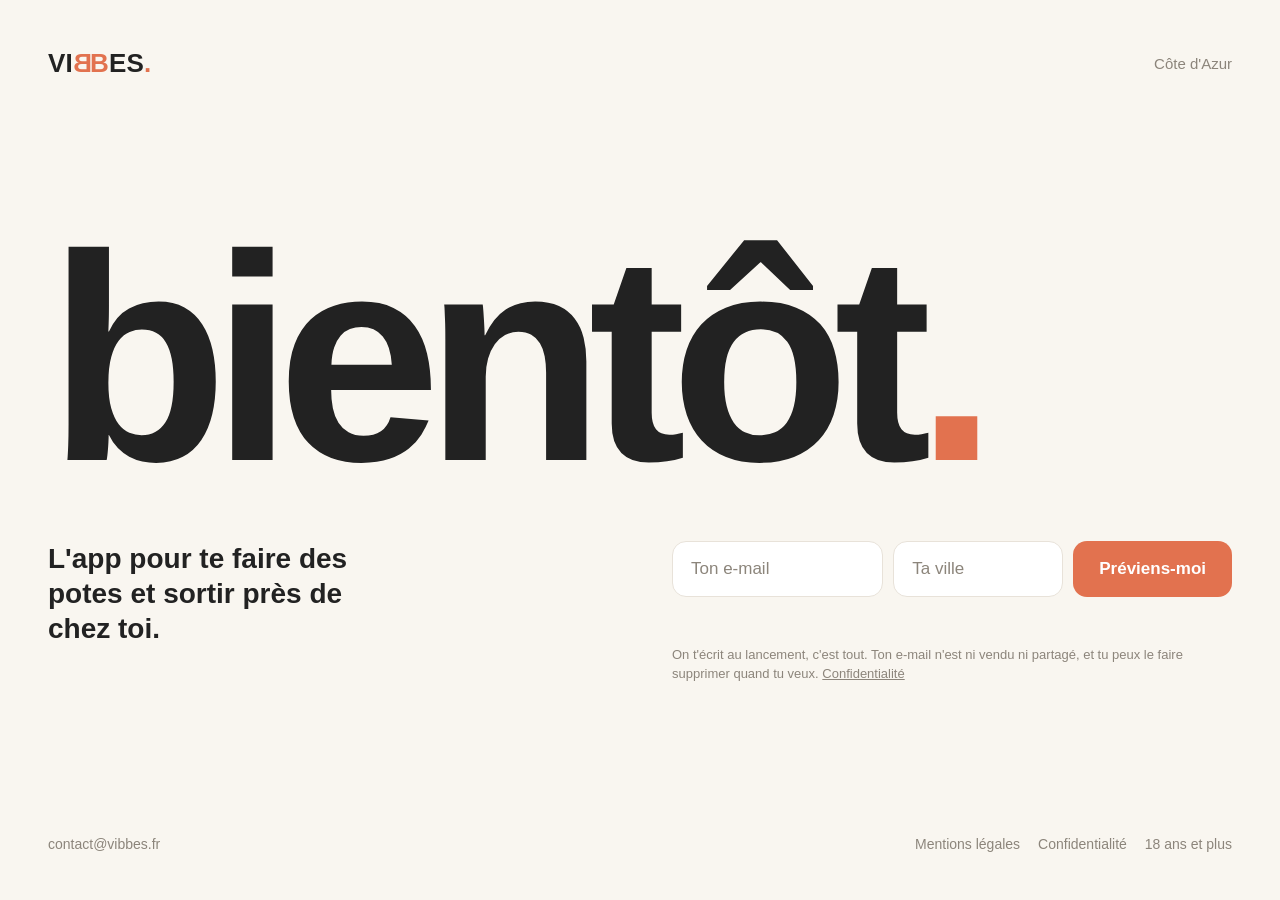
==== index.html @ 460b985d "Page vibbes.fr : liste d’attente, mentions légales, confidentialité" ====
<!doctype html>
<html lang="fr">
<head>
<meta charset="utf-8">
<meta name="viewport" content="width=device-width, initial-scale=1">
<title>Vibbes · bientôt</title>
<meta name="description" content="Vibbes, l'app pour te faire des potes et sortir près de chez toi. Bientôt disponible.">
<meta property="og:title" content="Vibbes arrive bientôt">
<meta property="og:description" content="L'app pour te faire des potes et sortir près de chez toi. Laisse ton e-mail, on te prévient au lancement.">
<meta name="theme-color" content="#F9F6F0">
<style>
:root{
  --fond:#F9F6F0;
  --carte:#FFFFFF;
  --encre:#222222;
  --gris:#8C857B;
  --trait:#E8E2D9;
  --orange:#E2724F;
  --orange-fonce:#C45A38;
  --orange-clair:#FBEAE4;
  --erreur:#D90429;
}
*{box-sizing:border-box}
html,body{margin:0;background:var(--fond);color:var(--encre)}
body{
  min-height:100vh;min-height:100svh;
  font-family:-apple-system,BlinkMacSystemFont,"SF Pro Display","Segoe UI",Roboto,Helvetica,Arial,sans-serif;
  display:grid;grid-template-rows:auto 1fr auto;
  padding:clamp(20px,4vw,48px);
  -webkit-font-smoothing:antialiased;
}
header{display:flex;justify-content:space-between;align-items:center}
.logo{display:inline-flex;align-items:baseline;font-weight:900;font-size:26px;letter-spacing:.2px;color:var(--encre);text-decoration:none}
.logo .o{color:var(--orange)}
.logo .miroir{display:inline-block;transform:scaleX(-1);margin-right:-2px}
.lieu{font-size:15px;color:var(--gris)}

main{display:flex;flex-direction:column;justify-content:center;gap:clamp(28px,5vw,56px);padding:clamp(32px,6vw,72px) 0}
.big{
  margin:0;font-weight:900;line-height:.86;letter-spacing:-0.055em;
  font-size:clamp(84px,23vw,340px);color:var(--encre);
}
.big span{display:inline-block;color:var(--orange);animation:pulse 2.4s ease-in-out infinite}
@keyframes pulse{0%,100%{opacity:1}50%{opacity:.25}}

.bas{display:grid;grid-template-columns:minmax(0,1fr) minmax(0,1.15fr);gap:clamp(24px,5vw,72px);align-items:start}
.pitch{margin:0;font-size:clamp(20px,2.3vw,28px);line-height:1.25;font-weight:600;max-width:22ch}

form{display:flex;flex-direction:column;gap:12px;width:100%;max-width:560px;justify-self:end}
.ligne{display:flex;gap:10px;flex-wrap:wrap}
label.sr{position:absolute;width:1px;height:1px;overflow:hidden;clip:rect(0 0 0 0);white-space:nowrap}
input{
  flex:1 1 180px;min-width:0;height:56px;padding:0 18px;
  background:var(--carte);color:var(--encre);
  border:1.5px solid var(--trait);border-radius:14px;
  font:inherit;font-size:17px;
}
input::placeholder{color:var(--gris)}
input:focus{outline:none;border-color:var(--orange)}
#ville{flex:0 1 170px}
button{
  height:56px;padding:0 26px;border:0;border-radius:14px;cursor:pointer;
  background:var(--orange);color:#FFFFFF;
  font:inherit;font-size:17px;font-weight:800;
}
button:hover{background:var(--orange-fonce)}
button:focus-visible{outline:2px solid var(--encre);outline-offset:3px}
button[disabled]{opacity:.6;cursor:wait}
.note{margin:0;font-size:13px;line-height:1.5;color:var(--gris)}
.note a{color:inherit}
.msg{margin:0;font-size:16px;font-weight:600;min-height:1.5em}
.msg.ok{color:var(--orange-fonce)}
.msg.err{color:var(--erreur)}

footer{display:flex;justify-content:space-between;gap:16px;flex-wrap:wrap;font-size:14px;color:var(--gris)}
footer a{color:var(--gris);text-decoration:none}
footer a:hover,footer a:focus-visible{color:var(--encre)}
.liens{display:flex;gap:18px;flex-wrap:wrap}
.piege{position:absolute;left:-9999px;width:1px;height:1px;overflow:hidden}

@media (max-width:760px){
  .bas{grid-template-columns:1fr}
  form{justify-self:stretch}
  #ville{flex:1 1 140px}
  button{flex:1 1 100%}
}
@media (prefers-reduced-motion:reduce){.big span{animation:none}}
</style>
</head>
<body>
<header>
  <a class="logo" href="/" aria-label="Vibbes">VI<span class="o miroir">B</span><span class="o">B</span>ES<span class="o">.</span></a>
  <span class="lieu">Côte d'Azur</span>
</header>

<main>
  <h1 class="big" aria-label="Bientôt">bientôt<span>.</span></h1>

  <div class="bas">
    <p class="pitch">L'app pour te faire des potes et sortir près de chez toi.</p>

    <form id="f" novalidate>
      <div class="ligne">
        <label class="sr" for="email">Ton e-mail</label>
        <input id="email" name="email" type="email" inputmode="email" autocomplete="email" placeholder="Ton e-mail" required maxlength="254">
        <label class="sr" for="ville">Ta ville</label>
        <input id="ville" name="ville" type="text" autocomplete="address-level2" placeholder="Ta ville" maxlength="80">
        <div class="piege" aria-hidden="true"><label for="site">Ne pas remplir</label><input id="site" name="site" type="text" tabindex="-1" autocomplete="off"></div>
        <button id="b" type="submit">Préviens-moi</button>
      </div>
      <p class="msg" id="m" role="status" aria-live="polite"></p>
      <p class="note">On t'écrit au lancement, c'est tout. Ton e-mail n'est ni vendu ni partagé, et tu peux le faire supprimer quand tu veux. <a href="/confidentialite.html">Confidentialité</a></p>
    </form>
  </div>
</main>

<footer>
  <a href="mailto:contact@vibbes.fr">contact@vibbes.fr</a>
  <span class="liens"><a href="/mentions-legales.html">Mentions légales</a><a href="/confidentialite.html">Confidentialité</a><span>18 ans et plus</span></span>
</footer>

<script src="/app.js" defer></script>
</body>
</html>
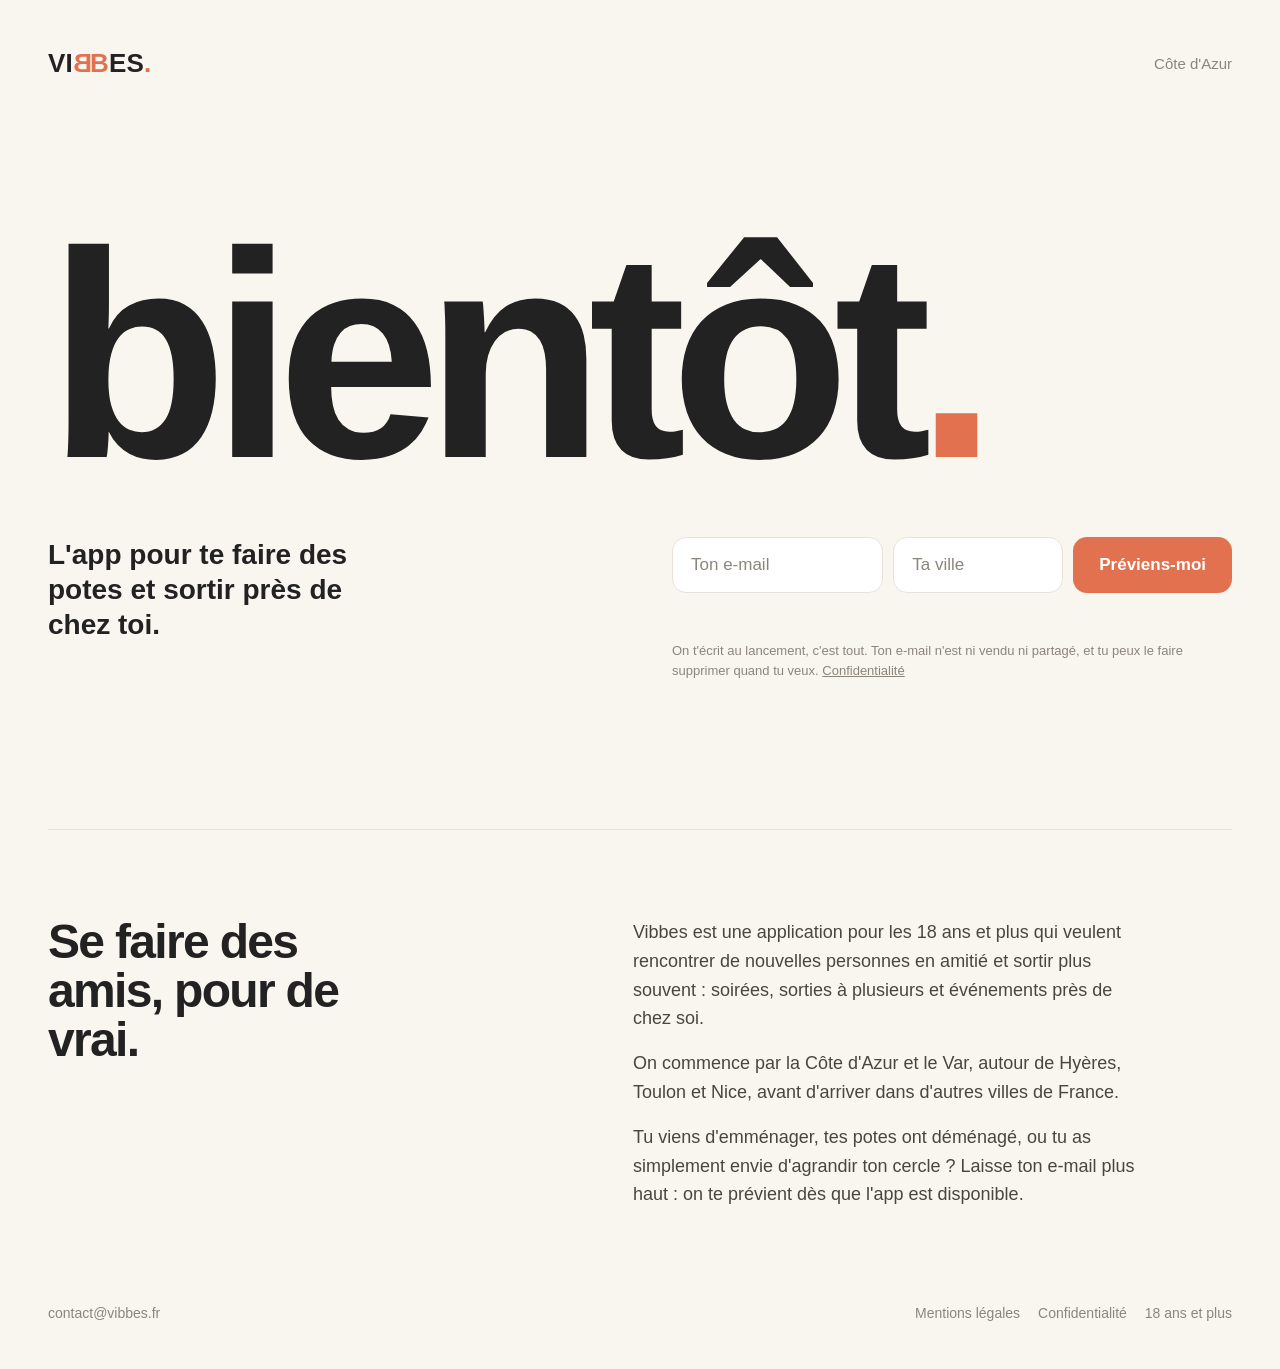
==== commit 99e3bc88: "SEO : titre, description, texte, sitemap, favicon, image de partage" ====
--- a/index.html
+++ b/index.html
@@ -3,11 +3,35 @@
 <head>
 <meta charset="utf-8">
 <meta name="viewport" content="width=device-width, initial-scale=1">
-<title>Vibbes · bientôt</title>
-<meta name="description" content="Vibbes, l'app pour te faire des potes et sortir près de chez toi. Bientôt disponible.">
+<title>Vibbes · L'app pour se faire des amis et sortir sur la Côte d'Azur</title>
+<meta name="description" content="Vibbes, l'application pour se faire de nouveaux amis et sortir près de chez toi : soirées, événements et bons plans sur la Côte d'Azur et dans le Var. Inscris-toi pour être prévenu du lancement.">
+<link rel="canonical" href="https://vibbes.fr/">
+<meta name="robots" content="index, follow, max-image-preview:large">
+<meta name="author" content="Vibbes">
+<meta name="theme-color" content="#F9F6F0">
+<link rel="icon" href="/favicon.svg" type="image/svg+xml">
+<link rel="icon" href="/favicon-32.png" sizes="32x32" type="image/png">
+<link rel="apple-touch-icon" href="/apple-touch-icon.png">
+<meta property="og:type" content="website">
+<meta property="og:site_name" content="Vibbes">
+<meta property="og:locale" content="fr_FR">
+<meta property="og:url" content="https://vibbes.fr/">
 <meta property="og:title" content="Vibbes arrive bientôt">
 <meta property="og:description" content="L'app pour te faire des potes et sortir près de chez toi. Laisse ton e-mail, on te prévient au lancement.">
-<meta name="theme-color" content="#F9F6F0">
+<meta property="og:image" content="https://vibbes.fr/og.png">
+<meta property="og:image:width" content="1200">
+<meta property="og:image:height" content="630">
+<meta property="og:image:alt" content="Vibbes, bientôt. L'app pour te faire des potes et sortir près de chez toi.">
+<meta name="twitter:card" content="summary_large_image">
+<meta name="twitter:title" content="Vibbes arrive bientôt">
+<meta name="twitter:description" content="L'app pour te faire des potes et sortir près de chez toi.">
+<meta name="twitter:image" content="https://vibbes.fr/og.png">
+<script type="application/ld+json">
+{"@context":"https://schema.org","@graph":[
+{"@type":"Organization","@id":"https://vibbes.fr/#org","name":"Vibbes","url":"https://vibbes.fr/","logo":"https://vibbes.fr/apple-touch-icon.png","email":"contact@vibbes.fr","description":"Application de rencontres amicales et de sorties pour les 18 ans et plus.","areaServed":"FR"},
+{"@type":"WebSite","@id":"https://vibbes.fr/#site","url":"https://vibbes.fr/","name":"Vibbes","inLanguage":"fr-FR","publisher":{"@id":"https://vibbes.fr/#org"}}
+]}
+</script>
 <style>
 :root{
   --fond:#F9F6F0;
@@ -25,7 +49,7 @@
 body{
   min-height:100vh;min-height:100svh;
   font-family:-apple-system,BlinkMacSystemFont,"SF Pro Display","Segoe UI",Roboto,Helvetica,Arial,sans-serif;
-  display:grid;grid-template-rows:auto 1fr auto;
+  display:grid;grid-template-rows:auto auto auto auto;
   padding:clamp(20px,4vw,48px);
   -webkit-font-smoothing:antialiased;
 }
@@ -35,7 +59,7 @@
 .logo .miroir{display:inline-block;transform:scaleX(-1);margin-right:-2px}
 .lieu{font-size:15px;color:var(--gris)}
 
-main{display:flex;flex-direction:column;justify-content:center;gap:clamp(28px,5vw,56px);padding:clamp(32px,6vw,72px) 0}
+main{min-height:calc(100svh - 150px);display:flex;flex-direction:column;justify-content:center;gap:clamp(28px,5vw,56px);padding:clamp(32px,6vw,72px) 0}
 .big{
   margin:0;font-weight:900;line-height:.86;letter-spacing:-0.055em;
   font-size:clamp(84px,23vw,340px);color:var(--encre);
@@ -76,10 +100,15 @@
 footer a{color:var(--gris);text-decoration:none}
 footer a:hover,footer a:focus-visible{color:var(--encre)}
 .liens{display:flex;gap:18px;flex-wrap:wrap}
+.apropos{border-top:1.5px solid var(--trait);padding:clamp(40px,7vw,88px) 0 clamp(48px,8vw,96px);display:grid;grid-template-columns:minmax(0,1fr) minmax(0,1.15fr);gap:clamp(24px,5vw,72px)}
+.apropos h2{margin:0;font-weight:900;font-size:clamp(30px,4vw,48px);line-height:1.02;letter-spacing:-0.035em;max-width:14ch}
+.apropos .texte{max-width:58ch}
+.apropos p{margin:0 0 16px;font-size:18px;line-height:1.6;color:#4A4540}
+.apropos p:last-child{margin:0}
 .piege{position:absolute;left:-9999px;width:1px;height:1px;overflow:hidden}
 
 @media (max-width:760px){
-  .bas{grid-template-columns:1fr}
+  .bas,.apropos{grid-template-columns:1fr}
   form{justify-self:stretch}
   #ville{flex:1 1 140px}
   button{flex:1 1 100%}
@@ -114,6 +143,15 @@
   </div>
 </main>
 
+<section class="apropos" aria-labelledby="apropos-titre">
+  <h2 id="apropos-titre">Se faire des amis, pour de vrai.</h2>
+  <div class="texte">
+    <p>Vibbes est une application pour les 18 ans et plus qui veulent rencontrer de nouvelles personnes en amitié et sortir plus souvent&nbsp;: soirées, sorties à plusieurs et événements près de chez soi.</p>
+    <p>On commence par la Côte d'Azur et le Var, autour de Hyères, Toulon et Nice, avant d'arriver dans d'autres villes de France.</p>
+    <p>Tu viens d'emménager, tes potes ont déménagé, ou tu as simplement envie d'agrandir ton cercle&nbsp;? Laisse ton e-mail plus haut&nbsp;: on te prévient dès que l'app est disponible.</p>
+  </div>
+</section>
+
 <footer>
   <a href="mailto:contact@vibbes.fr">contact@vibbes.fr</a>
   <span class="liens"><a href="/mentions-legales.html">Mentions légales</a><a href="/confidentialite.html">Confidentialité</a><span>18 ans et plus</span></span>
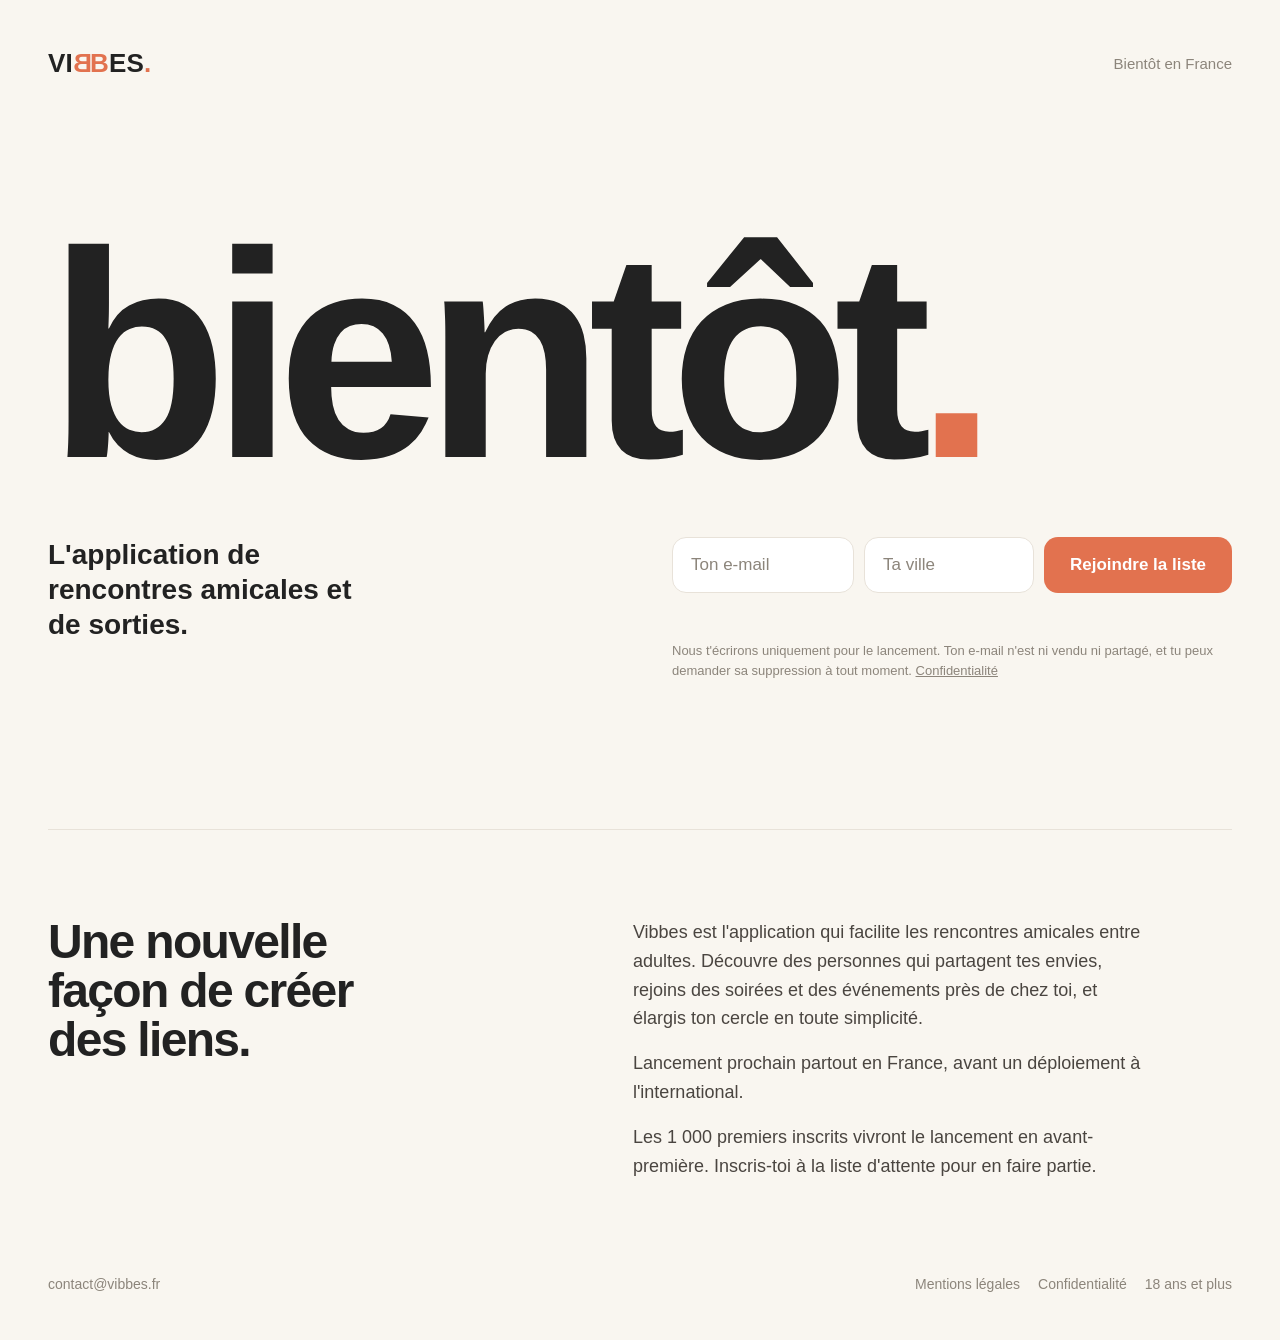
==== commit 60558fcf: "Textes plus pro, lancement France et international, 1 000 premiers inscrits" ====
--- a/index.html
+++ b/index.html
@@ -3,8 +3,8 @@
 <head>
 <meta charset="utf-8">
 <meta name="viewport" content="width=device-width, initial-scale=1">
-<title>Vibbes · L'app pour se faire des amis et sortir sur la Côte d'Azur</title>
-<meta name="description" content="Vibbes, l'application pour se faire de nouveaux amis et sortir près de chez toi : soirées, événements et bons plans sur la Côte d'Azur et dans le Var. Inscris-toi pour être prévenu du lancement.">
+<title>Vibbes · Application de rencontres amicales et de sorties</title>
+<meta name="description" content="Vibbes, l'application de rencontres amicales et de sorties : rencontre des personnes qui partagent tes envies, rejoins des soirées et des événements près de chez toi. Lancement en France, inscris-toi à la liste d'attente.">
 <link rel="canonical" href="https://vibbes.fr/">
 <meta name="robots" content="index, follow, max-image-preview:large">
 <meta name="author" content="Vibbes">
@@ -17,14 +17,14 @@
 <meta property="og:locale" content="fr_FR">
 <meta property="og:url" content="https://vibbes.fr/">
 <meta property="og:title" content="Vibbes arrive bientôt">
-<meta property="og:description" content="L'app pour te faire des potes et sortir près de chez toi. Laisse ton e-mail, on te prévient au lancement.">
+<meta property="og:description" content="L'application de rencontres amicales et de sorties. Inscris-toi à la liste d'attente pour vivre le lancement en avant-première.">
 <meta property="og:image" content="https://vibbes.fr/og.png">
 <meta property="og:image:width" content="1200">
 <meta property="og:image:height" content="630">
-<meta property="og:image:alt" content="Vibbes, bientôt. L'app pour te faire des potes et sortir près de chez toi.">
+<meta property="og:image:alt" content="Vibbes, bientôt. L'application de rencontres amicales et de sorties.">
 <meta name="twitter:card" content="summary_large_image">
 <meta name="twitter:title" content="Vibbes arrive bientôt">
-<meta name="twitter:description" content="L'app pour te faire des potes et sortir près de chez toi.">
+<meta name="twitter:description" content="L'application de rencontres amicales et de sorties.">
 <meta name="twitter:image" content="https://vibbes.fr/og.png">
 <script type="application/ld+json">
 {"@context":"https://schema.org","@graph":[
@@ -119,14 +119,14 @@
 <body>
 <header>
   <a class="logo" href="/" aria-label="Vibbes">VI<span class="o miroir">B</span><span class="o">B</span>ES<span class="o">.</span></a>
-  <span class="lieu">Côte d'Azur</span>
+  <span class="lieu">Bientôt en France</span>
 </header>
 
 <main>
   <h1 class="big" aria-label="Bientôt">bientôt<span>.</span></h1>
 
   <div class="bas">
-    <p class="pitch">L'app pour te faire des potes et sortir près de chez toi.</p>
+    <p class="pitch">L'application de rencontres amicales et de sorties.</p>
 
     <form id="f" novalidate>
       <div class="ligne">
@@ -135,20 +135,20 @@
         <label class="sr" for="ville">Ta ville</label>
         <input id="ville" name="ville" type="text" autocomplete="address-level2" placeholder="Ta ville" maxlength="80">
         <div class="piege" aria-hidden="true"><label for="site">Ne pas remplir</label><input id="site" name="site" type="text" tabindex="-1" autocomplete="off"></div>
-        <button id="b" type="submit">Préviens-moi</button>
+        <button id="b" type="submit">Rejoindre la liste</button>
       </div>
       <p class="msg" id="m" role="status" aria-live="polite"></p>
-      <p class="note">On t'écrit au lancement, c'est tout. Ton e-mail n'est ni vendu ni partagé, et tu peux le faire supprimer quand tu veux. <a href="/confidentialite.html">Confidentialité</a></p>
+      <p class="note">Nous t'écrirons uniquement pour le lancement. Ton e-mail n'est ni vendu ni partagé, et tu peux demander sa suppression à tout moment. <a href="/confidentialite.html">Confidentialité</a></p>
     </form>
   </div>
 </main>
 
 <section class="apropos" aria-labelledby="apropos-titre">
-  <h2 id="apropos-titre">Se faire des amis, pour de vrai.</h2>
+  <h2 id="apropos-titre">Une nouvelle façon de créer des liens.</h2>
   <div class="texte">
-    <p>Vibbes est une application pour les 18 ans et plus qui veulent rencontrer de nouvelles personnes en amitié et sortir plus souvent&nbsp;: soirées, sorties à plusieurs et événements près de chez soi.</p>
-    <p>On commence par la Côte d'Azur et le Var, autour de Hyères, Toulon et Nice, avant d'arriver dans d'autres villes de France.</p>
-    <p>Tu viens d'emménager, tes potes ont déménagé, ou tu as simplement envie d'agrandir ton cercle&nbsp;? Laisse ton e-mail plus haut&nbsp;: on te prévient dès que l'app est disponible.</p>
+    <p>Vibbes est l'application qui facilite les rencontres amicales entre adultes. Découvre des personnes qui partagent tes envies, rejoins des soirées et des événements près de chez toi, et élargis ton cercle en toute simplicité.</p>
+    <p>Lancement prochain partout en France, avant un déploiement à l'international.</p>
+    <p>Les 1&nbsp;000 premiers inscrits vivront le lancement en avant-première. Inscris-toi à la liste d'attente pour en faire partie.</p>
   </div>
 </section>
 
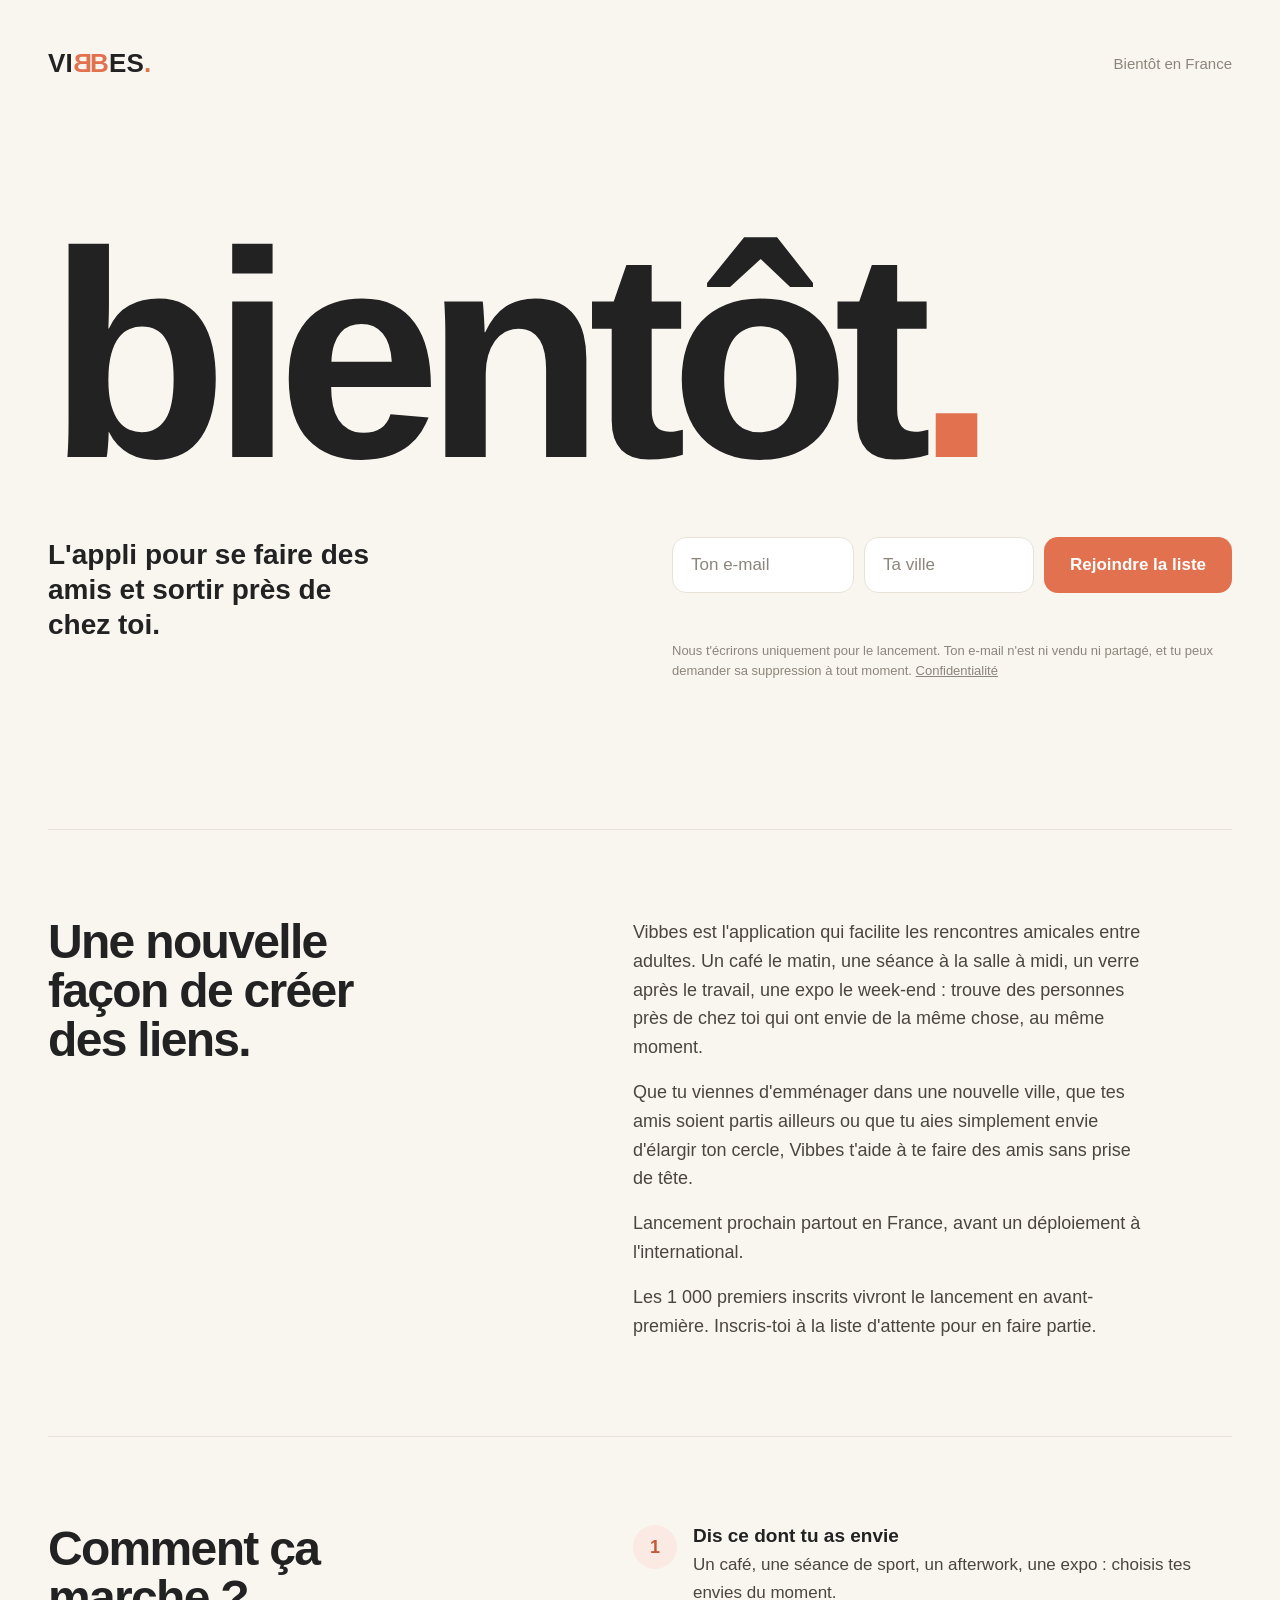
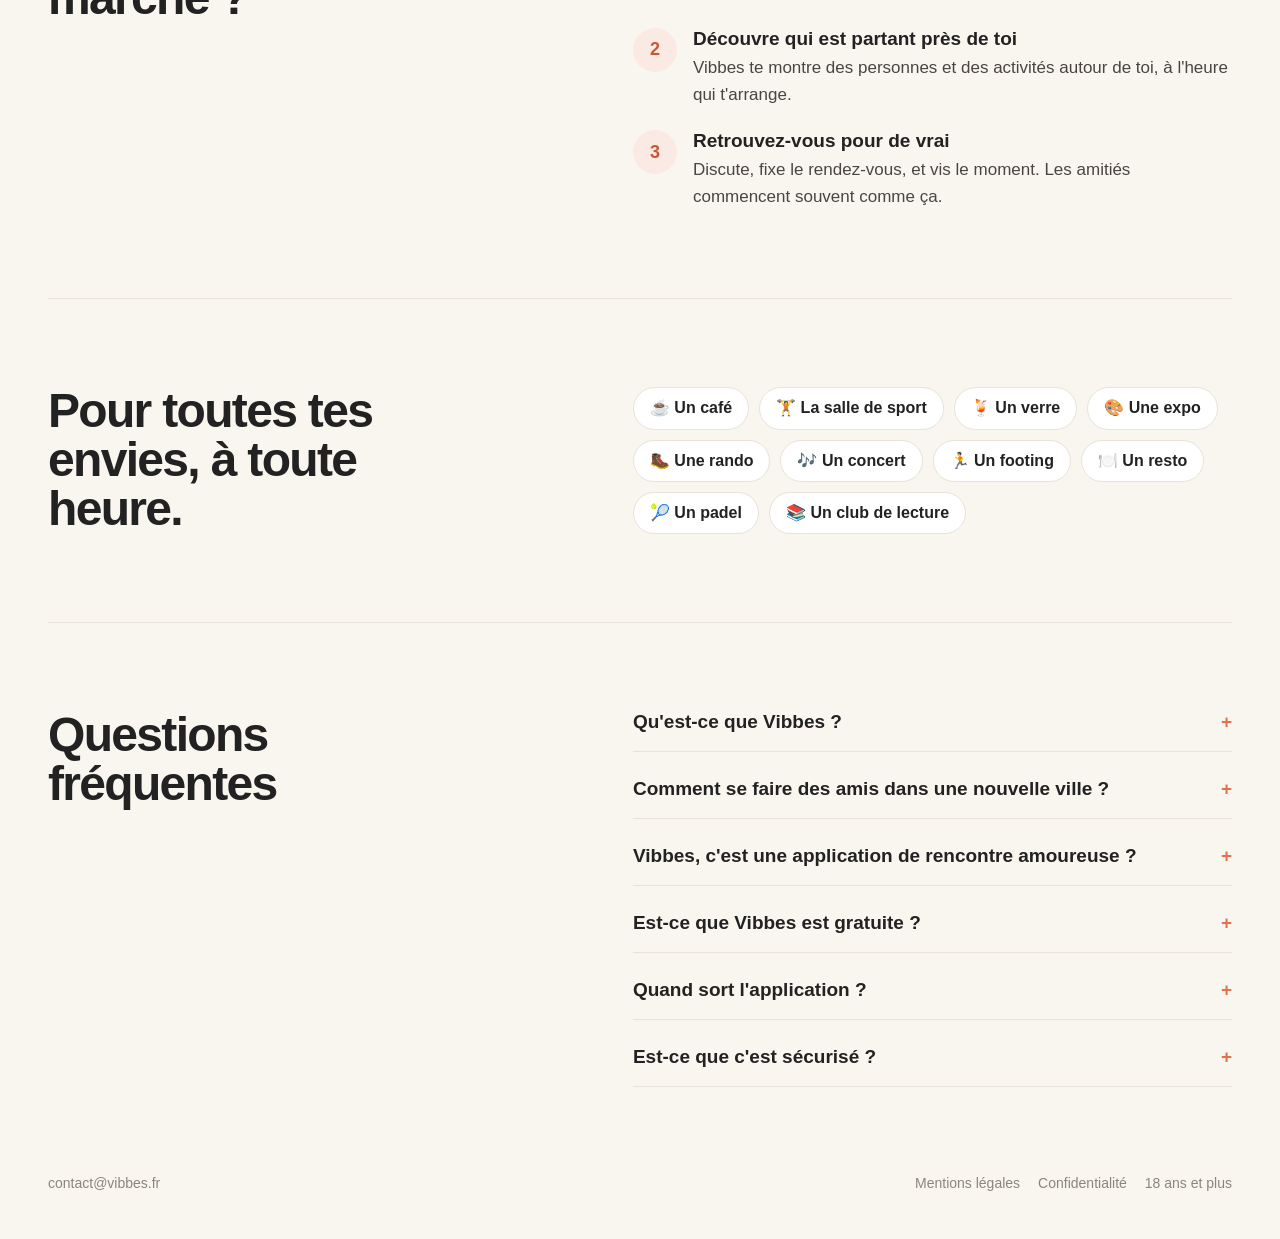
==== commit c732d597: "SEO : titre, description, FAQ, sections Comment ça marche et Envies" ====
--- a/index.html
+++ b/index.html
@@ -3,8 +3,8 @@
 <head>
 <meta charset="utf-8">
 <meta name="viewport" content="width=device-width, initial-scale=1">
-<title>Vibbes · Application de rencontres amicales et de sorties</title>
-<meta name="description" content="Vibbes, l'application de rencontres amicales et de sorties : rencontre des personnes qui partagent tes envies, rejoins des soirées et des événements près de chez toi. Lancement en France, inscris-toi à la liste d'attente.">
+<title>Vibbes · L'appli pour se faire des amis et sortir près de chez toi</title>
+<meta name="description" content="Vibbes, l'application pour se faire des amis : trouve des gens près de chez toi pour un café, une séance de sport, un verre ou une expo, à toute heure. Rencontres amicales entre adultes, lancement en France. Rejoins la liste d'attente.">
 <link rel="canonical" href="https://vibbes.fr/">
 <meta name="robots" content="index, follow, max-image-preview:large">
 <meta name="author" content="Vibbes">
@@ -17,19 +17,20 @@
 <meta property="og:locale" content="fr_FR">
 <meta property="og:url" content="https://vibbes.fr/">
 <meta property="og:title" content="Vibbes arrive bientôt">
-<meta property="og:description" content="L'application de rencontres amicales et de sorties. Inscris-toi à la liste d'attente pour vivre le lancement en avant-première.">
+<meta property="og:description" content="L'appli pour se faire des amis et sortir près de chez toi : café, sport, verre, expo, à toute heure. Rejoins la liste d'attente.">
 <meta property="og:image" content="https://vibbes.fr/og.png">
 <meta property="og:image:width" content="1200">
 <meta property="og:image:height" content="630">
 <meta property="og:image:alt" content="Vibbes, bientôt. L'application de rencontres amicales et de sorties.">
 <meta name="twitter:card" content="summary_large_image">
 <meta name="twitter:title" content="Vibbes arrive bientôt">
-<meta name="twitter:description" content="L'application de rencontres amicales et de sorties.">
+<meta name="twitter:description" content="L'appli pour se faire des amis et sortir près de chez toi.">
 <meta name="twitter:image" content="https://vibbes.fr/og.png">
 <script type="application/ld+json">
 {"@context":"https://schema.org","@graph":[
-{"@type":"Organization","@id":"https://vibbes.fr/#org","name":"Vibbes","url":"https://vibbes.fr/","logo":"https://vibbes.fr/apple-touch-icon.png","email":"contact@vibbes.fr","description":"Application de rencontres amicales et de sorties pour les 18 ans et plus.","areaServed":"FR"},
-{"@type":"WebSite","@id":"https://vibbes.fr/#site","url":"https://vibbes.fr/","name":"Vibbes","inLanguage":"fr-FR","publisher":{"@id":"https://vibbes.fr/#org"}}
+{"@type":"Organization","@id":"https://vibbes.fr/#org","name":"Vibbes","url":"https://vibbes.fr/","logo":"https://vibbes.fr/apple-touch-icon.png","email":"contact@vibbes.fr","description":"Application pour se faire des amis et sortir près de chez soi, pour les 18 ans et plus.","sameAs":["https://www.tiktok.com/@vibbes.app","https://x.com/vibbesapp","https://www.youtube.com/@vibbesapp","https://www.pinterest.fr/vibbesapp/"],"areaServed":"FR"},
+{"@type":"WebSite","@id":"https://vibbes.fr/#site","url":"https://vibbes.fr/","name":"Vibbes","inLanguage":"fr-FR","publisher":{"@id":"https://vibbes.fr/#org"}},
+{"@type": "FAQPage", "@id": "https://vibbes.fr/#faq", "mainEntity": [{"@type": "Question", "name": "Qu'est-ce que Vibbes ?", "acceptedAnswer": {"@type": "Answer", "text": "Vibbes est une application de rencontres amicales pour les 18 ans et plus. Elle te permet de trouver des personnes près de chez toi pour partager une activité : un café, du sport, un verre, une balade, une expo ou une sortie."}}, {"@type": "Question", "name": "Comment se faire des amis dans une nouvelle ville ?", "acceptedAnswer": {"@type": "Answer", "text": "Le plus simple, c'est de partager des activités régulières avec des gens qui ont les mêmes envies que toi. Sur Vibbes, tu indiques ce que tu as envie de faire et l'app te propose des personnes et des activités près de chez toi."}}, {"@type": "Question", "name": "Vibbes, c'est une application de rencontre amoureuse ?", "acceptedAnswer": {"@type": "Answer", "text": "Non. Vibbes est faite pour l'amitié et les sorties entre adultes, pas pour la drague. L'idée, c'est d'élargir ton cercle d'amis."}}, {"@type": "Question", "name": "Est-ce que Vibbes est gratuite ?", "acceptedAnswer": {"@type": "Answer", "text": "Oui, Vibbes est gratuite. Des options payantes facultatives arriveront plus tard."}}, {"@type": "Question", "name": "Quand sort l'application ?", "acceptedAnswer": {"@type": "Answer", "text": "Vibbes sortira bientôt sur iPhone en France, puis sur Android. Inscris-toi à la liste d'attente pour être prévenu·e du lancement et en profiter en avant-première."}}, {"@type": "Question", "name": "Est-ce que c'est sécurisé ?", "acceptedAnswer": {"@type": "Answer", "text": "Vibbes est réservée aux 18 ans et plus. Tu peux signaler ou bloquer un profil à tout moment, et nos équipes traitent chaque signalement."}}]}
 ]}
 </script>
 <style>
@@ -69,6 +70,22 @@
 
 .bas{display:grid;grid-template-columns:minmax(0,1fr) minmax(0,1.15fr);gap:clamp(24px,5vw,72px);align-items:start}
 .pitch{margin:0;font-size:clamp(20px,2.3vw,28px);line-height:1.25;font-weight:600;max-width:22ch}
+.bloc{border-top:1.5px solid var(--trait);padding:clamp(40px,7vw,88px) 0;display:grid;grid-template-columns:minmax(0,1fr) minmax(0,1.15fr);gap:clamp(24px,5vw,72px)}
+.bloc h2{margin:0;font-weight:900;font-size:clamp(30px,4vw,48px);line-height:1.02;letter-spacing:-0.035em;max-width:14ch}
+.etapes{margin:0;padding:0;list-style:none;display:grid;gap:22px;counter-reset:e}
+.etapes li{counter-increment:e;display:grid;grid-template-columns:44px 1fr;gap:16px;align-items:start}
+.etapes li::before{content:counter(e);width:44px;height:44px;border-radius:50%;background:var(--orange-clair);color:var(--orange-fonce);font-weight:800;font-size:18px;display:grid;place-items:center}
+.etapes h3,.faq h3{margin:0 0 4px;font-size:19px;font-weight:800}
+.etapes p,.faq p{margin:0;font-size:17px;line-height:1.6;color:#4A4540}
+.envies{display:flex;flex-wrap:wrap;gap:10px;margin:0;padding:0;list-style:none}
+.envies li{background:var(--carte);border:1.5px solid var(--trait);border-radius:999px;padding:10px 16px;font-size:16px;font-weight:600}
+.faq{display:grid;gap:26px}
+.faq details{border-bottom:1.5px solid var(--trait);padding-bottom:18px}
+.faq summary{cursor:pointer;list-style:none;font-size:19px;font-weight:800}
+.faq summary::-webkit-details-marker{display:none}
+.faq summary::after{content:"+";float:right;color:var(--orange);font-weight:900}
+.faq details[open] summary::after{content:"–"}
+.faq details p{margin-top:10px}
 
 form{display:flex;flex-direction:column;gap:12px;width:100%;max-width:560px;justify-self:end}
 .ligne{display:flex;gap:10px;flex-wrap:wrap}
@@ -108,7 +125,7 @@
 .piege{position:absolute;left:-9999px;width:1px;height:1px;overflow:hidden}
 
 @media (max-width:760px){
-  .bas,.apropos{grid-template-columns:1fr}
+  .bas,.apropos,.bloc{grid-template-columns:1fr}
   form{justify-self:stretch}
   #ville{flex:1 1 140px}
   button{flex:1 1 100%}
@@ -123,10 +140,10 @@
 </header>
 
 <main>
-  <h1 class="big" aria-label="Bientôt">bientôt<span>.</span></h1>
+  <p class="big" aria-hidden="true">bientôt<span>.</span></p>
 
   <div class="bas">
-    <p class="pitch">L'application de rencontres amicales et de sorties.</p>
+    <h1 class="pitch">L'appli pour se faire des amis et sortir près de chez toi.</h1>
 
     <form id="f" novalidate>
       <div class="ligne">
@@ -146,9 +163,38 @@
 <section class="apropos" aria-labelledby="apropos-titre">
   <h2 id="apropos-titre">Une nouvelle façon de créer des liens.</h2>
   <div class="texte">
-    <p>Vibbes est l'application qui facilite les rencontres amicales entre adultes. Découvre des personnes qui partagent tes envies, rejoins des soirées et des événements près de chez toi, et élargis ton cercle en toute simplicité.</p>
+    <p>Vibbes est l'application qui facilite les rencontres amicales entre adultes. Un café le matin, une séance à la salle à midi, un verre après le travail, une expo le week-end : trouve des personnes près de chez toi qui ont envie de la même chose, au même moment.</p>
+    <p>Que tu viennes d'emménager dans une nouvelle ville, que tes amis soient partis ailleurs ou que tu aies simplement envie d'élargir ton cercle, Vibbes t'aide à te faire des amis sans prise de tête.</p>
     <p>Lancement prochain partout en France, avant un déploiement à l'international.</p>
     <p>Les 1&nbsp;000 premiers inscrits vivront le lancement en avant-première. Inscris-toi à la liste d'attente pour en faire partie.</p>
+  </div>
+</section>
+
+<section class="bloc" aria-labelledby="comment-titre">
+  <h2 id="comment-titre">Comment ça marche&nbsp;?</h2>
+  <ol class="etapes">
+    <li><div><h3>Dis ce dont tu as envie</h3><p>Un café, une séance de sport, un afterwork, une expo : choisis tes envies du moment.</p></div></li>
+    <li><div><h3>Découvre qui est partant près de toi</h3><p>Vibbes te montre des personnes et des activités autour de toi, à l'heure qui t'arrange.</p></div></li>
+    <li><div><h3>Retrouvez-vous pour de vrai</h3><p>Discute, fixe le rendez-vous, et vis le moment. Les amitiés commencent souvent comme ça.</p></div></li>
+  </ol>
+</section>
+
+<section class="bloc" aria-labelledby="envies-titre">
+  <h2 id="envies-titre">Pour toutes tes envies, à toute heure.</h2>
+  <ul class="envies">
+    <li>☕ Un café</li><li>🏋️ La salle de sport</li><li>🍹 Un verre</li><li>🎨 Une expo</li><li>🥾 Une rando</li><li>🎶 Un concert</li><li>🏃 Un footing</li><li>🍽️ Un resto</li><li>🎾 Un padel</li><li>📚 Un club de lecture</li>
+  </ul>
+</section>
+
+<section class="bloc" aria-labelledby="faq-titre">
+  <h2 id="faq-titre">Questions fréquentes</h2>
+  <div class="faq">
+    <details><summary>Qu'est-ce que Vibbes ?</summary><p>Vibbes est une application de rencontres amicales pour les 18 ans et plus. Elle te permet de trouver des personnes près de chez toi pour partager une activité : un café, du sport, un verre, une balade, une expo ou une sortie.</p></details>
+    <details><summary>Comment se faire des amis dans une nouvelle ville ?</summary><p>Le plus simple, c'est de partager des activités régulières avec des gens qui ont les mêmes envies que toi. Sur Vibbes, tu indiques ce que tu as envie de faire et l'app te propose des personnes et des activités près de chez toi.</p></details>
+    <details><summary>Vibbes, c'est une application de rencontre amoureuse ?</summary><p>Non. Vibbes est faite pour l'amitié et les sorties entre adultes, pas pour la drague. L'idée, c'est d'élargir ton cercle d'amis.</p></details>
+    <details><summary>Est-ce que Vibbes est gratuite ?</summary><p>Oui, Vibbes est gratuite. Des options payantes facultatives arriveront plus tard.</p></details>
+    <details><summary>Quand sort l'application ?</summary><p>Vibbes sortira bientôt sur iPhone en France, puis sur Android. Inscris-toi à la liste d'attente pour être prévenu·e du lancement et en profiter en avant-première.</p></details>
+    <details><summary>Est-ce que c'est sécurisé ?</summary><p>Vibbes est réservée aux 18 ans et plus. Tu peux signaler ou bloquer un profil à tout moment, et nos équipes traitent chaque signalement.</p></details>
   </div>
 </section>
 
